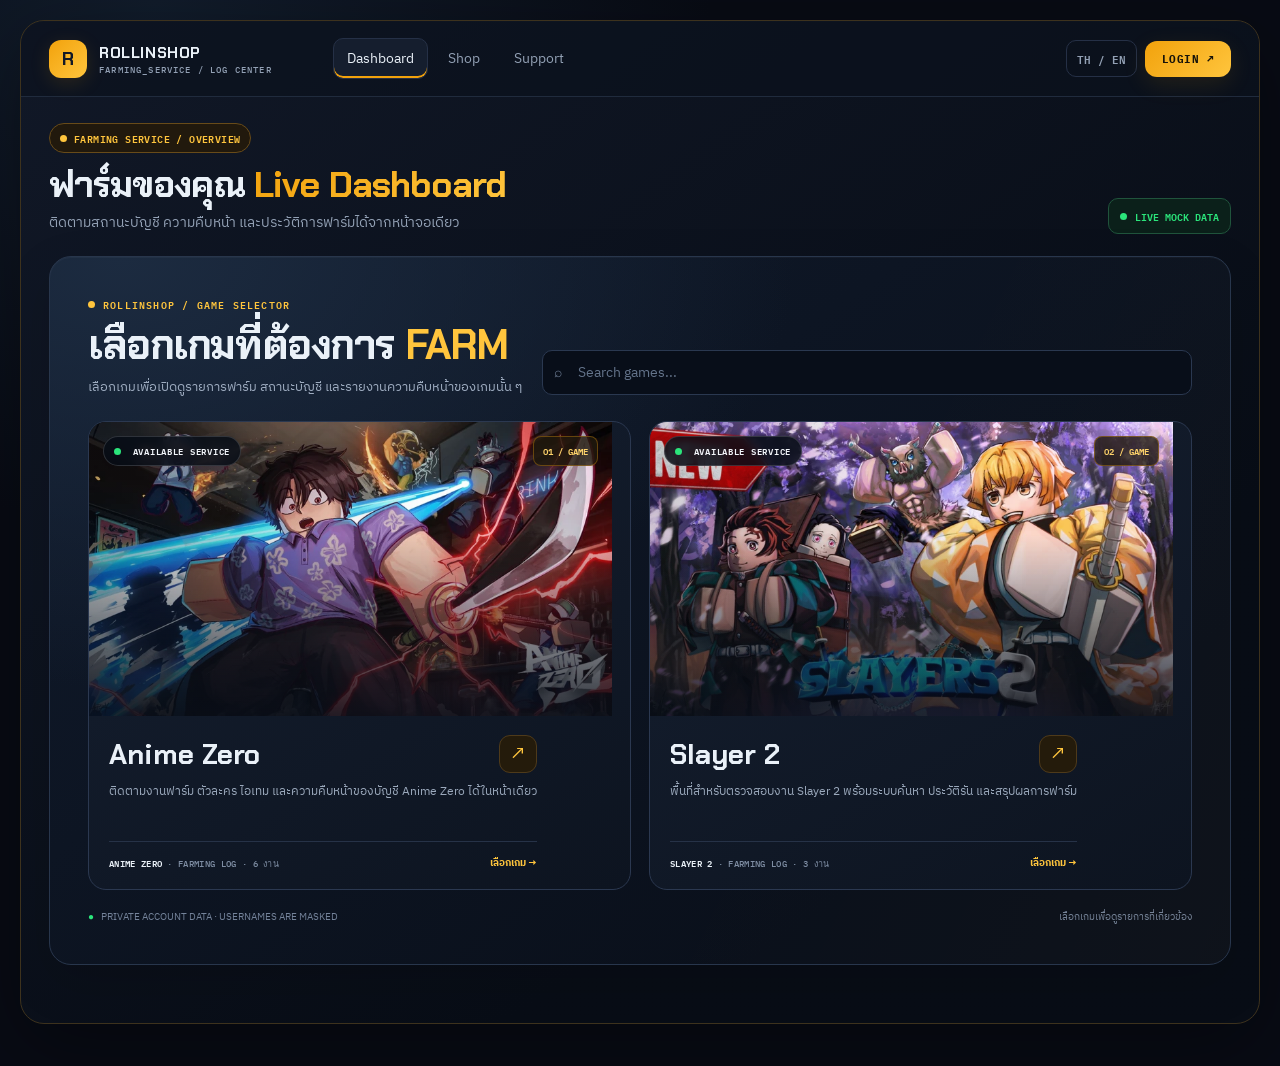
==== index.html @ ad4328ff "ROLLINSHOP farming-log: web + Vercel APIs" ====
<!DOCTYPE html>
<html lang="th">
<head>
  <meta charset="utf-8">
  <meta name="viewport" content="width=device-width, initial-scale=1">
  <meta name="theme-color" content="#080B14">
  <title>ROLLINSHOP — Farming Log</title>
  <link rel="preconnect" href="https://fonts.googleapis.com">
  <link rel="preconnect" href="https://fonts.gstatic.com" crossorigin>
  <link href="https://fonts.googleapis.com/css2?family=Chakra+Petch:wght@600;700&family=IBM+Plex+Mono:wght@400;500;600&family=IBM+Plex+Sans+Thai:wght@400;500;600;700&display=swap" rel="stylesheet">
  <link rel="stylesheet" href="assets/styles.css">
</head>
<body>

<div class="shell">

  <header class="topbar" id="topbar">
    <div class="brand">
      <div class="brand-mark">R</div>
      <div>
        <div class="brand-name">ROLLINSHOP</div>
        <div class="brand-sub">FARMING_SERVICE / LOG CENTER</div>
      </div>
    </div>
    <nav class="navlinks" aria-label="Main navigation">
      <button class="navbtn active" data-page="dashboard">Dashboard</button>
      <button class="navbtn" data-page="shop">Shop</button>
      <button class="navbtn" data-page="support">Support</button>
    </nav>
    <div class="top-actions">
      <button class="language" id="langToggle" aria-label="Switch language">TH / EN</button>
      <button class="login-btn" id="loginBtn">LOGIN ↗</button>
    </div>
  </header>

  <main id="app">

    <!-- ============ DASHBOARD ============ -->
    <section id="dashboardPage">

      <div class="page-head">
        <div>
          <div class="eyebrow"><span class="dot pulse"></span> FARMING SERVICE / OVERVIEW</div>
          <h1 class="page-title">ฟาร์มของคุณ <span class="shine">Live Dashboard</span></h1>
          <p class="page-desc">ติดตามสถานะบัญชี ความคืบหน้า และประวัติการฟาร์มได้จากหน้าจอเดียว</p>
        </div>
        <div class="live-indicator"><span class="dot pulse"></span> <span id="liveLabel">LIVE MOCK DATA</span></div>
      </div>

      <section class="game-picker" id="gamePicker" aria-label="เลือกเกมที่ต้องการดู">
        <div class="picker-top">
          <div>
            <div class="picker-kicker"><span class="dot pulse"></span> ROLLINSHOP / GAME SELECTOR</div>
            <h2 class="picker-title">เลือกเกมที่ต้องการ <span id="pickTitleWord">FARM</span></h2>
            <p class="picker-desc">เลือกเกมเพื่อเปิดดูรายการฟาร์ม สถานะบัญชี และรายงานความคืบหน้าของเกมนั้น ๆ</p>
          </div>
          <div class="search-wrap picker-search"><span class="search-icon">⌕</span><input class="field" id="gameSearch" placeholder="Search games..." aria-label="ค้นหาเกม"></div>
        </div>
        <div class="game-cards" id="gameCards"></div>
        <div class="picker-bottom">
          <span class="secure-note"><span>●</span> PRIVATE ACCOUNT DATA · USERNAMES ARE MASKED</span>
          <span>เลือกเกมเพื่อดูรายการที่เกี่ยวข้อง</span>
        </div>
      </section>

      <div id="dashboardWorkspace" class="hidden">
        <div class="workspace-topline">
          <div class="selected-game-label"><span class="mini-game-mark">◈</span><span id="selectedGameName">Anime Zero</span><span class="mini-chip status-done">GAME LOG</span></div>
          <button class="change-game-btn" id="changeGame">← เปลี่ยนเกม</button>
        </div>

        <div class="stats-grid" id="statsGrid"></div>

        <div class="toolbar">
          <div class="search-wrap"><span class="search-icon">⌕</span><input class="field" id="accountSearch" placeholder="ค้นหางาน / ลูกค้า..." aria-label="ค้นหางาน"></div>
          <select class="field select-field" id="statusFilter" aria-label="กรองสถานะ"><option value="all">ทุกสถานะ</option><option value="FARMING">Farming</option><option value="PENDING">Pending</option><option value="DONE">Completed</option><option value="CANCEL">Cancel</option></select>
          <div class="view-switch"><button id="gridView" class="active" aria-label="Grid view">▦</button><button id="listView" aria-label="List view">☷</button></div>
          <div class="updated">อัปเดตล่าสุด <span class="mono" id="lastUpdated">—</span></div>
        </div>

        <div id="accountsList"></div>
        <div class="footer-note"><span>ROLLINSHOP / FARMING_SERVICE</span><span id="dataNote">MOCK DATA · AUTO REFRESH 15S</span></div>
      </div>

    </section>

    <!-- ============ DETAIL (ตัวละคร/วัสดุ) ============ -->
    <section id="detailPage" class="hidden">
      <div class="page-head">
        <div>
          <div class="eyebrow">BATTLE MONITOR / CHARACTER LOG</div>
          <h1 class="page-title" id="detailTitle">Farm <span class="shine">Session Detail</span></h1>
          <p class="page-desc">ข้อมูลรอบฟาร์ม สถานะในเกม ตัวละคร และวัสดุที่เกี่ยวข้อง</p>
        </div>
        <button class="change-game-btn" id="backFromDetail">← Dashboard</button>
      </div>
      <div class="detail-body" id="detailBody"></div>
    </section>

    <!-- ============ SHOP ============ -->
    <section id="shopPage" class="hidden">
      <div class="page-head">
        <div>
          <div class="eyebrow">SERVICE CATALOG / MOCK</div>
          <h1 class="page-title">เลือกบริการ <span class="shine">Shop</span></h1>
          <p class="page-desc">ตัวอย่างหน้าแคตตาล็อกสำหรับบริการฟาร์ม — ข้อมูลจำลองสำหรับออกแบบ UI</p>
        </div>
      </div>
      <div class="accounts-grid">
        <article class="panel" style="padding:20px">
          <div class="eyebrow">STARTER</div>
          <h2 class="display" style="margin:12px 0 4px">ฟาร์มทุกวัน 1 วัน</h2>
          <p class="muted">Anime Zero · ติดตามผลผ่านหน้า log</p>
          <div class="currency-value gold" style="margin:14px 0">CUSTOM</div>
          <button class="primary-btn" data-page="support">สอบถามบริการ →</button>
        </article>
        <article class="panel" style="padding:20px">
          <div class="eyebrow">ADVANCED</div>
          <h2 class="display" style="margin:12px 0 4px">ฟาร์มตามเป้าหมาย</h2>
          <p class="muted">เลือกเป้าหมายและติดตามสถิติการทำงาน</p>
          <div class="currency-value cyan" style="margin:14px 0">CUSTOM</div>
          <button class="primary-btn" data-page="support">สอบถามบริการ →</button>
        </article>
        <article class="panel" style="padding:20px">
          <div class="eyebrow">SUPPORT</div>
          <h2 class="display" style="margin:12px 0 4px">รายงานและติดตามงาน</h2>
          <p class="muted">รับรายงานความคืบหน้าและแจ้งปัญหาผ่าน Ticket</p>
          <div class="currency-value green" style="margin:14px 0">INCLUDED</div>
          <button class="primary-btn" data-page="support">ไปหน้า Support →</button>
        </article>
      </div>
    </section>

    <!-- ============ SUPPORT ============ -->
    <section id="supportPage" class="hidden">
      <div class="page-head">
        <div>
          <div class="eyebrow">HELP CENTER / TICKET</div>
          <h1 class="page-title">ต้องการความช่วยเหลือ <span class="shine">Support</span></h1>
          <p class="page-desc">หากสถานะไม่อัปเดตหรือพบปัญหา กรุณาส่งรายงานพร้อมรหัสงาน</p>
        </div>
      </div>
      <div class="panel" style="padding:20px;max-width:720px">
        <label class="muted" for="ticketOrder">รหัสงาน</label>
        <input class="field" id="ticketOrder" value="AZ-999" style="margin:6px 0 14px">
        <label class="muted" for="ticketMessage">รายละเอียด</label>
        <textarea class="field" id="ticketMessage" rows="4" placeholder="อธิบายปัญหาที่พบ..." style="margin:6px 0 14px;resize:vertical"></textarea>
        <button class="primary-btn" id="sendTicket">ส่งคำขอรายงาน →</button>
      </div>
    </section>

  </main>
</div>

<div id="toastHost" aria-live="polite"></div>
<div id="modalHost"></div>

<!-- URL ของ Firebase Realtime DB (เช่น "https://xxx-default-rtdb.firebaseio.com")
     ตั้ง Rules .read: true เพื่อให้เว็บอ่านได้ — เว้นว่าง = ใช้ mock.json
     (การเขียนทำผ่าน Vercel /api/* ซึ่งใช้ secret ใน env ไม่เปิดเผย) -->
<script>
  window.FIREBASE_URL = ""; // เช่น "https://your-project-default-rtdb.firebaseio.com"
</script>
<script src="assets/app.js"></script>
</body>
</html>
---- assets/styles.css ----
/* ============================================================
   ROLLINSHOP — Farming Log
   ธีมเลียนแบบ rollinshop_farming_log.html (ไฟล์แมว.txt)
   พื้นเข้มน้ำเงิน + เส้นทอง + Chakra Petch / IBM Plex Sans Thai
   ============================================================ */

:root{
  --bg:#080B14;
  --bg2:#0D1220;
  --panel:#111827;
  --panel2:#151D2E;
  --line:#253046;
  --gold:#F2A20C;
  --gold2:#FFC53D;
  --cyan:#35C8F5;
  --green:#2BE57B;
  --red:#FF5C5C;
  --magenta:#D94BE0;
  --text:#EAF1F8;
  --muted:#93A1B5;
  --mono:"JetBrains Mono","IBM Plex Mono",monospace;
  --display:"Chakra Petch","IBM Plex Sans Thai",sans-serif;
  --body:"IBM Plex Sans Thai",sans-serif;
  --radius:18px;

  /* rarity (ตรงกับ RarityBox ในเกม) */
  --common-1:#ffffff;    --common-2:#dcdcdc;
  --epic-1:#5457ff;      --epic-2:#60a0ff;
  --legendary-1:#a742ff; --legendary-2:#f587ff;
  --mythic-1:#ff7e4b;    --mythic-2:#ffe83e;
  --arcane-1:#ff7e4b;    --arcane-2:#ff4144;
  --zenless-1:#859bff;   --zenless-2:#6d49ff;
}

*{box-sizing:border-box}
html{scroll-behavior:smooth}
body{
  margin:0;
  background:radial-gradient(ellipse at 12% 0%,#111c2b 0,transparent 35%),var(--bg);
  color:var(--text);
  font-family:var(--body);
  font-size:14px;
  line-height:1.55;
}
button,input,select{font:inherit}
button{cursor:pointer}
button:focus-visible,input:focus-visible,select:focus-visible{outline:2px solid var(--gold2);outline-offset:2px}
button:disabled{opacity:.45;cursor:not-allowed}
.mono{font-family:var(--mono);font-variant-numeric:tabular-nums}
.display{font-family:var(--display)}
.muted{color:var(--muted)}
.gold{color:var(--gold2)}
.cyan{color:var(--cyan)}
.green{color:var(--green)}
.red{color:var(--red)}
.magenta{color:var(--magenta)}
.hidden{display:none!important}

.shell{
  width:min(1500px,calc(100% - 40px));
  margin:20px auto 42px;
  border:1px solid #3d321d;
  border-radius:24px;
  background:linear-gradient(145deg,rgba(17,24,39,.97),rgba(8,13,22,.98) 72%);
  box-shadow:0 22px 80px #0005,inset 0 1px 0 #ffffff05;
  min-height:calc(100vh - 40px);
  overflow:hidden;
}

/* ============================ topbar ============================ */
.topbar{
  height:76px;padding:0 28px;
  display:flex;align-items:center;gap:24px;
  border-bottom:1px solid #202b3d;background:#0b111d9c;
}
.brand{display:flex;align-items:center;gap:12px;min-width:260px}
.brand-mark{
  height:38px;width:38px;border-radius:12px;
  background:linear-gradient(135deg,var(--gold),var(--gold2));
  color:#111827;display:grid;place-items:center;
  font:700 18px var(--display);box-shadow:0 5px 20px #f2a20c22;
}
.brand-name{font:700 15px var(--display);letter-spacing:.04em}
.brand-sub{font:500 9px var(--mono);letter-spacing:.13em;color:var(--muted);margin-top:1px}
.navlinks{display:flex;gap:6px;align-items:center;flex:1}
.navbtn,.language,.ghost-btn,.icon-btn{
  border:1px solid transparent;color:var(--muted);background:transparent;
  border-radius:10px;padding:9px 13px;transition:.18s;
}
.navbtn:hover,.navbtn.active{color:var(--text);background:#151e2e;border-color:var(--line)}
.navbtn.active{box-shadow:inset 0 -2px var(--gold)}
.top-actions{display:flex;align-items:center;gap:8px}
.language{border-color:var(--line);font:600 11px var(--mono);padding:8px 10px}
.language.active{color:var(--gold2);border-color:#70511a}
.login-btn,.primary-btn{
  border:0;border-radius:12px;background:linear-gradient(135deg,var(--gold),var(--gold2));
  color:#17130a;font-weight:700;padding:11px 17px;box-shadow:0 7px 24px #f2a20c1c;
  transition:transform .18s,filter .18s;
}
.login-btn:hover,.primary-btn:hover{transform:translateY(-1px);filter:brightness(1.05)}
.login-btn{font:700 11px var(--mono);letter-spacing:.04em}

main{padding:26px 28px 34px}

/* ============================ page-head ============================ */
.page-head{
  display:flex;justify-content:space-between;align-items:flex-end;gap:18px;
  margin-bottom:22px;
}
.eyebrow{
  display:inline-flex;align-items:center;gap:7px;padding:5px 10px;
  border-radius:999px;border:1px solid #684b19;background:#21190d;
  color:var(--gold2);font:600 10px var(--mono);letter-spacing:.04em;text-transform:uppercase;
}
.page-title{font:700 clamp(25px,3vw,36px)/1.12 var(--display);margin:12px 0 7px;letter-spacing:-.025em}
.page-title .shine{
  background:linear-gradient(135deg,var(--gold),var(--gold2));
  -webkit-background-clip:text;background-clip:text;color:transparent;
}
.page-desc{margin:0;color:var(--muted);max-width:720px}
.live-indicator{
  display:inline-flex;align-items:center;gap:8px;
  border:1px solid #20543c;background:#0b201a;color:var(--green);
  padding:8px 11px;border-radius:10px;font:600 10px var(--mono);white-space:nowrap;
}
.dot{width:7px;height:7px;background:currentColor;border-radius:50%;display:inline-block}
.pulse{animation:pulse 1.6s infinite}
@keyframes pulse{0%,100%{opacity:1;box-shadow:0 0 0 0 currentColor}50%{opacity:.6;box-shadow:0 0 0 4px transparent}}


/* ===== game picker / premium service launcher ===== */
.game-picker{
  position:relative;overflow:hidden;margin:2px 0 24px;
  padding:clamp(20px,3.2vw,38px);
  border:1px solid #28364c;border-radius:22px;
  background:radial-gradient(ellipse at 6% 0%,#1c2b40 0,transparent 43%),linear-gradient(145deg,#101a2b,#0a101b 78%);
  box-shadow:inset 0 1px #ffffff08,0 18px 50px #0002;
}
.game-picker:before{content:"";position:absolute;inset:0;pointer-events:none;background:linear-gradient(115deg,transparent 0 60%,#f2a20c05 100%)}
.picker-top{position:relative;display:flex;justify-content:space-between;align-items:flex-end;gap:20px;margin-bottom:24px}
.picker-kicker{display:flex;align-items:center;gap:8px;color:var(--gold2);font:600 10px var(--mono);letter-spacing:.12em;text-transform:uppercase}
.picker-title{font:700 clamp(28px,3.2vw,43px)/1.12 var(--display);margin:10px 0 8px;letter-spacing:-.035em}
.picker-title span{color:var(--gold2)}
.picker-desc{max-width:660px;color:#9eacc0;margin:0;font-size:13px}
.picker-search{position:relative;flex:0 0 min(320px,100%);margin-bottom:2px}
.picker-search .field{min-height:45px;padding-left:40px;background:#080e19;border-color:#2a3850}
.picker-search .search-icon{left:14px}
.game-cards{position:relative;display:grid;grid-template-columns:repeat(2,minmax(0,1fr));gap:18px}
.game-select-card{
  position:relative;display:flex;flex-direction:column;min-width:0;overflow:hidden;
  text-align:left;padding:0;border:1px solid #2b3850;border-radius:18px;
  background:linear-gradient(150deg,#151f30,#0d1420);color:var(--text);
  transition:transform .22s,border-color .22s,box-shadow .22s;isolation:isolate;
}
.game-select-card:hover{transform:translateY(-4px);border-color:#8b641f;box-shadow:0 16px 42px #0005,0 0 0 1px #f2a20c1c}
.game-cover{position:relative;height:clamp(190px,23vw,300px);overflow:hidden;background:#090e18}
.game-cover:after{content:"";position:absolute;inset:0;background:linear-gradient(180deg,#070b1400 38%,#080d17dd 100%),linear-gradient(90deg,#080d1730,transparent 65%)}
.game-cover img{width:100%;height:100%;display:block;object-fit:cover;transition:transform .45s;filter:saturate(.9)}
.game-select-card:hover .game-cover img{transform:scale(1.035)}
.game-tag{
  position:absolute;z-index:1;top:14px;left:14px;padding:6px 10px;
  border:1px solid #ffffff26;border-radius:999px;background:#080d17d9;
  color:#f3f6fb;font:600 9px var(--mono);letter-spacing:.08em;backdrop-filter:blur(4px);
}
.game-tag .dot{margin-right:6px;color:var(--green)}
.game-cover-count{
  position:absolute;z-index:1;right:14px;top:14px;padding:6px 9px;
  border:1px solid #f2a20c55;border-radius:8px;background:#21190dcc;
  color:#ffd46b;font:600 9px var(--mono);
}
.game-card-body{padding:19px 20px 18px}
.game-card-heading{display:flex;align-items:center;justify-content:space-between;gap:14px}
.game-card-title{font:700 clamp(21px,2.2vw,28px)/1.2 var(--display);margin:0}
.game-card-arrow{
  display:grid;place-items:center;width:38px;height:38px;flex:none;
  border:1px solid #4e3a1a;border-radius:11px;background:#241b0b;
  color:var(--gold2);font-size:20px;transition:background .2s,transform .2s;
}
.game-select-card:hover .game-card-arrow{background:linear-gradient(135deg,var(--gold),var(--gold2));color:#111827;transform:translateX(2px)}
.game-card-desc{margin:9px 0 17px;color:#9ba9bc;line-height:1.7;font-size:12px;min-height:42px}
.game-card-foot{
  display:flex;justify-content:space-between;align-items:center;gap:10px;
  padding-top:13px;border-top:1px solid #263247;color:#7f8ea4;
  font:500 9px var(--mono);letter-spacing:.035em;
}
.game-card-foot strong{color:#eaf1f8;font-weight:600}
.game-card-foot .choose-label{color:var(--gold2);font:700 10px var(--body);letter-spacing:0}
.picker-bottom{
  display:flex;align-items:center;justify-content:space-between;gap:12px;
  margin-top:20px;color:#74839a;font-size:10px;
}
.picker-bottom .secure-note{display:flex;align-items:center;gap:7px}
.picker-bottom .secure-note span{color:var(--green)}

/* ===== workspace ===== */
.workspace-topline{display:flex;align-items:center;justify-content:space-between;gap:12px;margin:2px 0 16px}
.selected-game-label{display:flex;align-items:center;gap:9px;font:700 17px var(--display)}
.selected-game-label .mini-game-mark{
  display:grid;place-items:center;width:30px;height:30px;border:1px solid #62491c;
  background:#241b0b;color:var(--gold2);border-radius:9px;font-size:13px;
}
.change-game-btn{border:1px solid #344158;background:#111a29;color:#c3cfdf;padding:8px 12px;border-radius:10px;font-size:11px}
.change-game-btn:hover{border-color:#8b641f;color:var(--gold2)}

/* ===== stats ===== */
.stats-grid{display:grid;grid-template-columns:repeat(5,minmax(0,1fr));gap:12px;margin-bottom:20px}
.stat-card{
  position:relative;padding:16px 17px;border:1px solid var(--line);border-radius:16px;
  background:linear-gradient(145deg,#141d2d,#0e1522);min-height:106px;overflow:hidden;
  box-shadow:inset 0 1px #ffffff05;
}
.stat-card.farming-stat{border-color:#236745;box-shadow:inset 0 0 0 1px #2be57b08}
.stat-label{font-size:11px;color:var(--muted);font-weight:600;letter-spacing:.02em}
.stat-number{font:600 29px/1.35 var(--mono);letter-spacing:-.05em;margin-top:5px}
.stat-icon{position:absolute;right:15px;top:15px;font-size:19px;color:#65758e;opacity:.8}
.stat-foot{font:500 9px var(--mono);color:#66768d;margin-top:2px}

/* ===== toolbar ===== */
.toolbar{display:flex;gap:9px;align-items:center;flex-wrap:wrap;padding:12px;border:1px solid var(--line);background:#0d1421;border-radius:15px;margin-bottom:15px}
.search-wrap{position:relative;flex:1;min-width:190px}
.search-wrap .search-icon{position:absolute;left:12px;top:50%;transform:translateY(-50%);color:#72829a}
.field{width:100%;min-height:39px;border:1px solid #263349;background:#080e19;color:var(--text);border-radius:10px;padding:9px 11px;outline:none}
.search-wrap .field{padding-left:35px}
.field::placeholder{color:#64748b}
.field:focus{border-color:#a9781d}
.select-field{min-width:135px;max-width:190px}
.view-switch{display:flex;border:1px solid var(--line);padding:3px;border-radius:10px;background:#080e19}

/* ===== accounts (orders) grid ===== */
.accounts-grid{display:grid;grid-template-columns:repeat(3,minmax(0,1fr));gap:13px}
.account-card{
  position:relative;border:1px solid var(--line);border-radius:16px;
  background:linear-gradient(155deg,#141d2c,#0e1521);padding:16px;min-width:0;
  text-align:left;color:var(--text);cursor:pointer;
  transition:border-color .18s,background .18s,transform .18s;
  box-shadow:inset 0 1px #ffffff04;display:flex;flex-direction:column;
}
.account-card:hover{border-color:#52617a;background:linear-gradient(155deg,#192438,#101827);transform:translateY(-2px)}
.account-card.stale{opacity:.4;filter:saturate(.6)}
.account-top{display:flex;align-items:center;justify-content:space-between;gap:8px;margin-bottom:14px}
.status-chip,.mini-chip{
  display:inline-flex;align-items:center;gap:6px;border:1px solid currentColor;
  border-radius:999px;padding:4px 8px;font:600 9px var(--mono);
  letter-spacing:.025em;white-space:nowrap;
}
.status-farming{color:var(--green);background:#0a2419;border-color:#205b3d}
.status-pending{color:var(--gold2);background:#241c0b;border-color:#6c4e18}
.status-done{color:var(--cyan);background:#0b202a;border-color:#20536a}
.status-cancel{color:var(--red);background:#281317;border-color:#6a2830}
.issue-mark{color:var(--gold2);font-weight:700;border:1px solid #8b641f;background:#281e0b;width:24px;height:24px;display:grid;place-items:center;border-radius:8px}
.account-identity{display:flex;align-items:center;gap:12px;min-width:0}
.avatar{
  flex:none;display:grid;place-items:center;font:700 22px var(--display);color:#f9d887;
  border:1px solid #6b5327;background:linear-gradient(145deg,#3b2d1b,#142b39 60%,#1b2141);
  border-radius:13px;width:58px;height:58px;box-shadow:inset 0 1px #ffffff12;
}
.avatar.large{width:88px;height:88px;border-radius:19px;font-size:31px}
.account-name{font:600 17px var(--mono);letter-spacing:-.04em;white-space:nowrap}
.account-sub{font-size:11px;color:var(--muted);margin-top:3px}
.game-row{display:flex;gap:8px;align-items:center;margin:14px 0 10px;color:#cdd7e5;font-size:12px}
.game-icon{width:24px;height:24px;display:grid;place-items:center;border-radius:7px;background:#1b2b40;color:var(--cyan);font-size:12px}
.package-row{
  display:flex;align-items:center;gap:8px;color:var(--gold2);font-weight:600;font-size:11px;
  background:#211b10;border:1px solid #4e3a1a;padding:8px 9px;border-radius:9px;
}
.progress-head{display:flex;justify-content:space-between;gap:8px;margin:14px 0 7px;color:var(--muted);font:500 9px var(--mono);letter-spacing:.04em}
.progress-head strong{color:var(--text);font-size:11px}
.progress-wrap{flex:none}
.progress-track{height:6px;border-radius:999px;background:#202a3b;overflow:hidden}
.progress-fill{height:100%;border-radius:999px;background:linear-gradient(90deg,var(--green),var(--cyan));transition:width .35s}
.currency-value{font:700 22px var(--mono);letter-spacing:-.02em}
.currency-value.gold{color:var(--gold2)}
.currency-value.cyan{color:var(--cyan)}
.currency-value.green{color:var(--green)}
.account-footer{margin-top:auto;display:flex;justify-content:space-between;gap:8px;padding-top:12px;border-top:1px solid #1e2a3c;font:500 9px var(--mono);color:#66768d}
.account-footer .detail-link{color:var(--gold2);font-weight:600}

/* list view */
.account-list .account-card{display:flex;flex-direction:row;align-items:center;gap:18px;padding:13px 16px;flex-wrap:wrap}
.account-list .account-card>*{flex:1 1 auto}
.account-list .account-body{flex:1 1 220px}
.account-list .account-card .progress-wrap{min-width:140px;max-width:220px;flex:0 1 200px}
.account-list .account-card .account-footer{border:0;margin:0;padding:0}
.account-list .account-card .account-identity{flex:1 1 200px}

.view-switch button{border:0;border-radius:7px;background:transparent;color:var(--muted);padding:7px 10px}
.view-switch button.active{background:#202b3e;color:var(--gold2)}
.updated{margin-left:auto;color:var(--muted);font-size:11px;white-space:nowrap}
.updated .mono{color:#c6d0df}

/* ===== panel / misc ===== */
.panel{border:1px solid var(--line);border-radius:16px;background:linear-gradient(145deg,#121a29,#0d1420);box-shadow:inset 0 1px #ffffff04}
.section-title{font:700 17px var(--display);margin:0}
.section-sub{font-size:11px;color:var(--muted);margin-top:3px}
.section-head{display:flex;justify-content:space-between;align-items:center;gap:14px;margin-bottom:13px}

/* ===== detail body ===== */
.detail-body{display:grid;grid-template-columns:320px minmax(0,1fr);gap:17px;align-items:start}
.detail-rail{position:sticky;top:14px;padding:16px;display:flex;flex-direction:column;gap:13px}
.rail-top{display:flex;justify-content:space-between;align-items:center;gap:8px}
.rail-profile{display:flex;align-items:center;gap:13px}
.rail-profile .account-name{font-size:19px}
.rail-meta{font:500 10px var(--mono);color:var(--muted);margin-top:5px}
.package-panel{padding:12px;background:#0b111d;border:1px solid var(--line);border-radius:12px}
.package-panel .label{font:500 9px var(--mono);color:var(--muted);letter-spacing:.08em}
.package-panel .package-title{font-weight:700;margin-top:5px}
.package-panel .package-game{color:var(--muted);font-size:11px;margin-top:2px}
.mini-stats{display:grid;grid-template-columns:repeat(3,1fr);gap:7px}
.mini-stat{border:1px solid var(--line);background:#0b111d;border-radius:10px;padding:9px 7px;min-width:0}
.mini-stat label{display:block;font-size:9px;color:var(--muted)}
.mini-stat strong{display:block;font:600 14px var(--mono);margin-top:4px}
.tiny-note{font-size:10px;color:var(--muted);background:#0b111d;border:1px solid #202a3b;border-radius:9px;padding:9px 10px}
.detail-main{min-width:0;display:flex;flex-direction:column;gap:14px}
.game-header{padding:19px;display:flex;align-items:center;justify-content:space-between;gap:18px}
.game-header-left{min-width:0}
.ingame{font:600 10px var(--mono);color:var(--green);display:flex;align-items:center;gap:7px}
.map-title{font:700 34px/1.1 var(--display);margin:8px 0}
.map-chips{display:flex;gap:6px;flex-wrap:wrap}
.map-chips span{font:500 10px var(--mono);padding:4px 8px;border:1px solid var(--line);border-radius:7px;color:#bac6d7;background:#0b1220}
.game-numbers{display:flex;gap:18px;flex:none}
.game-number label{display:block;font:500 9px var(--mono);color:var(--muted);letter-spacing:.08em}
.game-number strong{font:600 28px var(--mono);display:block;line-height:1.35}

/* ===== detail tabs ===== */
.detail-tabs{display:flex;gap:7px;overflow-x:auto;padding:5px 2px 9px;scrollbar-width:thin}
.detail-tab{
  flex:none;border:1px solid var(--line);background:#0e1522;color:var(--muted);
  border-radius:10px;padding:10px 12px;font-size:11px;white-space:nowrap;transition:.18s;
}
.detail-tab span{font:600 10px var(--mono);margin-left:5px;color:#78879d}
.detail-tab.active{background:#29200f;border-color:#73531a;color:var(--gold2)}
.detail-tab.active span{color:var(--gold2)}
.tab-content{min-width:0}
/* ===== character grid (rarity) ===== */
.char-grid{display:grid;grid-template-columns:repeat(5,minmax(0,1fr));gap:9px}
.char-card{padding:11px;border:1px solid var(--line);background:#111a29;border-radius:13px;min-width:0;transition:.18s}
.char-card:hover{border-color:#53647d;transform:translateY(-2px)}
.char-card.locked{filter:grayscale(1);opacity:.48}
.char-portrait{
  height:83px;border-radius:10px;background:linear-gradient(145deg,#263c51,#192033 55%,#3d2b1d);
  border:1px solid #3a4659;display:grid;place-items:center;font:700 26px var(--display);
  color:#e7d6ac;position:relative;margin-bottom:9px;
}
.char-portrait .ult{position:absolute;right:5px;bottom:5px;background:#090e18e8;border:1px solid #354157;border-radius:5px;font:600 8px var(--mono);padding:3px 4px;color:var(--green)}
.char-name{font-weight:700;font-size:11px;white-space:nowrap;overflow:hidden;text-overflow:ellipsis}
.char-tags{display:flex;gap:4px;flex-wrap:wrap;margin:6px 0}
.char-tags span{font:500 8px var(--mono);padding:3px 5px;border-radius:5px;background:#0b1220;border:1px solid #2c394d;color:#aebbd0}
.char-level{display:flex;justify-content:space-between;color:var(--muted);font:500 9px var(--mono);margin-top:8px}
.char-xp{height:4px;background:#293449;border-radius:8px;overflow:hidden;margin-top:5px}
.char-xp span{display:block;height:100%;background:linear-gradient(90deg,var(--gold),var(--gold2))}
.trait{font-size:9px;color:var(--magenta);margin-top:8px}

/* ===== rarity gradient (ตรงกับ RarityBox ในเกม) ===== */
.rar-Common{background:linear-gradient(135deg,var(--common-1),var(--common-2))}
.rar-Epic{background:linear-gradient(135deg,var(--epic-1),var(--epic-2))}
.rar-Legendary{background:linear-gradient(135deg,var(--legendary-1),var(--legendary-2))}
.rar-Mythic{background:linear-gradient(135deg,var(--mythic-1),var(--mythic-2))}
.rar-Arcane{background:linear-gradient(135deg,var(--arcane-1),var(--arcane-2))}
.rar-Zenless{background:linear-gradient(135deg,var(--zenless-1),var(--zenless-2))}
.subsection{margin:16px 0 9px;display:flex;align-items:center;gap:8px;font:700 13px var(--display)}
.subsection:after{content:"";height:1px;flex:1;background:#253046}

/* ===== drops / materials ===== */
.drop-grid{display:grid;grid-template-columns:repeat(3,minmax(0,1fr));gap:9px}
.drop-card{padding:12px;border:1px solid var(--line);background:#111a29;border-radius:12px}
.drop-card .d-head{display:flex;justify-content:space-between;font:600 11px var(--mono)}
.drop-card .d-count{color:var(--gold2);font-weight:600;margin-top:6px}
.drop-card .game-icon{margin:0 0 8px}

/* ===== empty / error states ===== */
.empty-state,.error-state{padding:32px 18px;text-align:center;border:1px dashed #334157;border-radius:14px;color:var(--muted)}
.empty-state strong,.error-state strong{display:block;color:var(--text);font:700 16px var(--display);margin-bottom:6px}

/* ===== footer / toast ===== */
.footer-note{display:flex;justify-content:space-between;gap:12px;border-top:1px solid #202b3b;padding-top:15px;margin-top:25px;color:#65758d;font:500 9px var(--mono)}
.toast{
  position:fixed;right:22px;bottom:22px;z-index:50;max-width:min(380px,calc(100vw - 32px));
  padding:13px 16px;border:1px solid #3a4a61;border-radius:12px;background:#121c2b;
  box-shadow:0 15px 45px #0008;color:var(--text);font-size:12px;animation:toast-in .2s ease-out;
}
@keyframes toast-in{from{opacity:0;transform:translateY(8px)}to{opacity:1;transform:translateY(0)}}
/* ============================ responsive ============================ */
@media(max-width:1200px){
  .accounts-grid{grid-template-columns:repeat(2,minmax(0,1fr))}
  .char-grid{grid-template-columns:repeat(4,minmax(0,1fr))}
  .detail-body{grid-template-columns:285px minmax(0,1fr)}
  .drop-grid{grid-template-columns:repeat(2,minmax(0,1fr))}
}
@media(max-width:1020px){
  .game-cards{gap:12px}
  .game-cover{height:210px}
  .game-card-body{padding:15px}
}
@media(max-width:900px){
  .shell{width:calc(100% - 20px);margin:10px auto;border-radius:19px}
  .topbar{padding:0 16px;gap:10px}
  .brand{min-width:0}
  .brand-sub{display:none}
  .navlinks{justify-content:center}
  .navbtn{padding:8px}
  main{padding:21px 16px 28px}
  .stats-grid{grid-template-columns:repeat(3,minmax(0,1fr))}
  .detail-body{grid-template-columns:1fr}
  .detail-rail{position:relative;top:auto;display:grid;grid-template-columns:1fr 1fr;align-items:start}
  .rail-top,.rail-profile{grid-column:1/-1}
  .char-grid{grid-template-columns:repeat(3,minmax(0,1fr))}
  .drop-grid{grid-template-columns:repeat(2,minmax(0,1fr))}
  .game-numbers{flex-wrap:wrap;gap:12px}
}
@media(max-width:760px){
  .picker-top{align-items:stretch;flex-direction:column}
  .picker-search{flex-basis:auto;width:100%}
  .game-cards{grid-template-columns:1fr}
  .game-cover{height:clamp(190px,53vw,280px)}
  .game-card-desc{min-height:0}
  .picker-bottom{align-items:flex-start;flex-direction:column}
  .workspace-topline{align-items:flex-start}
  .game-card-body{padding:16px}
}
@media(max-width:600px){
  .shell{width:100%;margin:0;border-radius:0;border-left:0;border-right:0}
  .topbar{height:auto;min-height:68px;flex-wrap:wrap;padding:12px;gap:10px}
  .brand{flex:1}
  .brand-mark{width:34px;height:34px}
  .brand-name{font-size:13px}
  .navlinks{order:3;flex-basis:100%;justify-content:flex-start;overflow-x:auto}
  .top-actions{margin-left:auto}
  main{padding:19px 12px 25px}
  .page-head{align-items:flex-start;flex-direction:column;margin-bottom:17px}
  .page-title{font-size:27px}
  .live-indicator{align-self:flex-start}
  .stats-grid{grid-template-columns:repeat(2,minmax(0,1fr));gap:8px}
  .stat-card{min-height:91px;padding:12px}
  .stat-number{font-size:24px}
  .stat-icon{right:10px;top:10px;font-size:15px}
  .toolbar{padding:9px;gap:7px}
  .search-wrap{flex-basis:100%}
  .select-field{flex:1;min-width:0;max-width:none}
  .updated{margin-left:0;flex-basis:100%}
  .accounts-grid{grid-template-columns:1fr;gap:10px}
  .account-card{padding:14px}
  .detail-rail{display:flex;padding:13px}
  .rail-profile .avatar{width:70px;height:70px}
  .rail-profile .account-name{font-size:17px}
  .game-header{align-items:flex-start;flex-direction:column;padding:15px}
  .game-numbers{width:100%;justify-content:flex-start}
  .map-title{font-size:30px}
  .game-number strong{font-size:23px}
  .char-grid{grid-template-columns:repeat(2,minmax(0,1fr))}
  .drop-grid{grid-template-columns:1fr}
  .footer-note{flex-direction:column}
  .account-footer{gap:6px}
}
.char-portrait img{width:100%;height:100%;object-fit:cover;border-radius:inherit}
.online-chip{display:inline-flex;align-items:center;gap:5px;border-radius:999px;padding:3px 10px;font:600 11.5px var(--body)}
.online-chip.on{border:1px solid #1d5a37;background:#0f2a1c;color:#7dedaa}
.online-chip.off{border:1px solid #3a3f4d;background:#131a26;color:#8b97a8}
.run-item{display:flex;align-items:center;gap:10px;padding:9px 12px;border:1px solid var(--line);border-radius:11px;margin-bottom:7px;background:#0d1421}
.run-item .r-title{font:600 13.5px var(--body)}
.run-item .r-sub{font:400 12px var(--body);color:var(--muted)}
@media(prefers-reduced-motion:reduce){
  *,*:before,*:after{animation-duration:.01ms!important;animation-iteration-count:1!important;scroll-behavior:auto!important;transition:none!important}
}
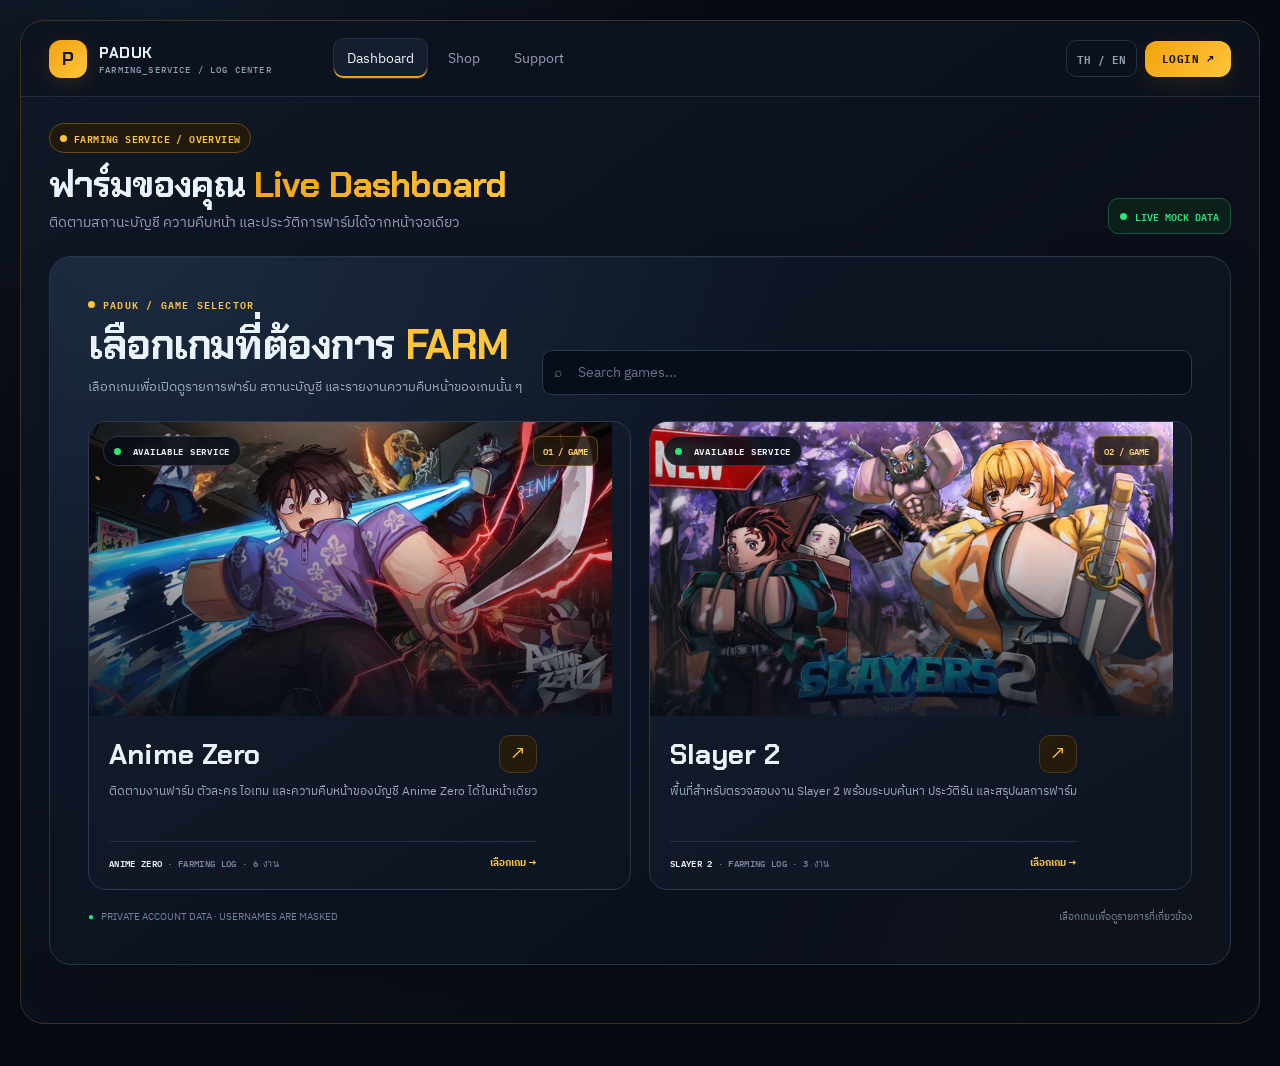
==== commit 28a25f2f: "Rebrand: ROLLINSHOP -> PADUK" ====
--- a/index.html
+++ b/index.html
@@ -4,7 +4,7 @@
   <meta charset="utf-8">
   <meta name="viewport" content="width=device-width, initial-scale=1">
   <meta name="theme-color" content="#080B14">
-  <title>ROLLINSHOP — Farming Log</title>
+  <title>Paduk — Farming Log</title>
   <link rel="preconnect" href="https://fonts.googleapis.com">
   <link rel="preconnect" href="https://fonts.gstatic.com" crossorigin>
   <link href="https://fonts.googleapis.com/css2?family=Chakra+Petch:wght@600;700&family=IBM+Plex+Mono:wght@400;500;600&family=IBM+Plex+Sans+Thai:wght@400;500;600;700&display=swap" rel="stylesheet">
@@ -16,9 +16,9 @@
 
   <header class="topbar" id="topbar">
     <div class="brand">
-      <div class="brand-mark">R</div>
+      <div class="brand-mark">P</div>
       <div>
-        <div class="brand-name">ROLLINSHOP</div>
+        <div class="brand-name">PADUK</div>
         <div class="brand-sub">FARMING_SERVICE / LOG CENTER</div>
       </div>
     </div>
@@ -50,7 +50,7 @@
       <section class="game-picker" id="gamePicker" aria-label="เลือกเกมที่ต้องการดู">
         <div class="picker-top">
           <div>
-            <div class="picker-kicker"><span class="dot pulse"></span> ROLLINSHOP / GAME SELECTOR</div>
+            <div class="picker-kicker"><span class="dot pulse"></span> PADUK / GAME SELECTOR</div>
             <h2 class="picker-title">เลือกเกมที่ต้องการ <span id="pickTitleWord">FARM</span></h2>
             <p class="picker-desc">เลือกเกมเพื่อเปิดดูรายการฟาร์ม สถานะบัญชี และรายงานความคืบหน้าของเกมนั้น ๆ</p>
           </div>
@@ -79,7 +79,7 @@
         </div>
 
         <div id="accountsList"></div>
-        <div class="footer-note"><span>ROLLINSHOP / FARMING_SERVICE</span><span id="dataNote">MOCK DATA · AUTO REFRESH 15S</span></div>
+        <div class="footer-note"><span>PADUK / FARMING_SERVICE</span><span id="dataNote">MOCK DATA · AUTO REFRESH 15S</span></div>
       </div>
 
     </section>
--- a/assets/styles.css
+++ b/assets/styles.css
@@ -1,6 +1,6 @@
 /* ============================================================
-   ROLLINSHOP — Farming Log
-   ธีมเลียนแบบ rollinshop_farming_log.html (ไฟล์แมว.txt)
+   Paduk — Farming Log
+   ธีมดั้งเดิมจากไฟล์ต้นฉบับ (ไฟล์แมว.txt)
    พื้นเข้มน้ำเงิน + เส้นทอง + Chakra Petch / IBM Plex Sans Thai
    ============================================================ */
 
